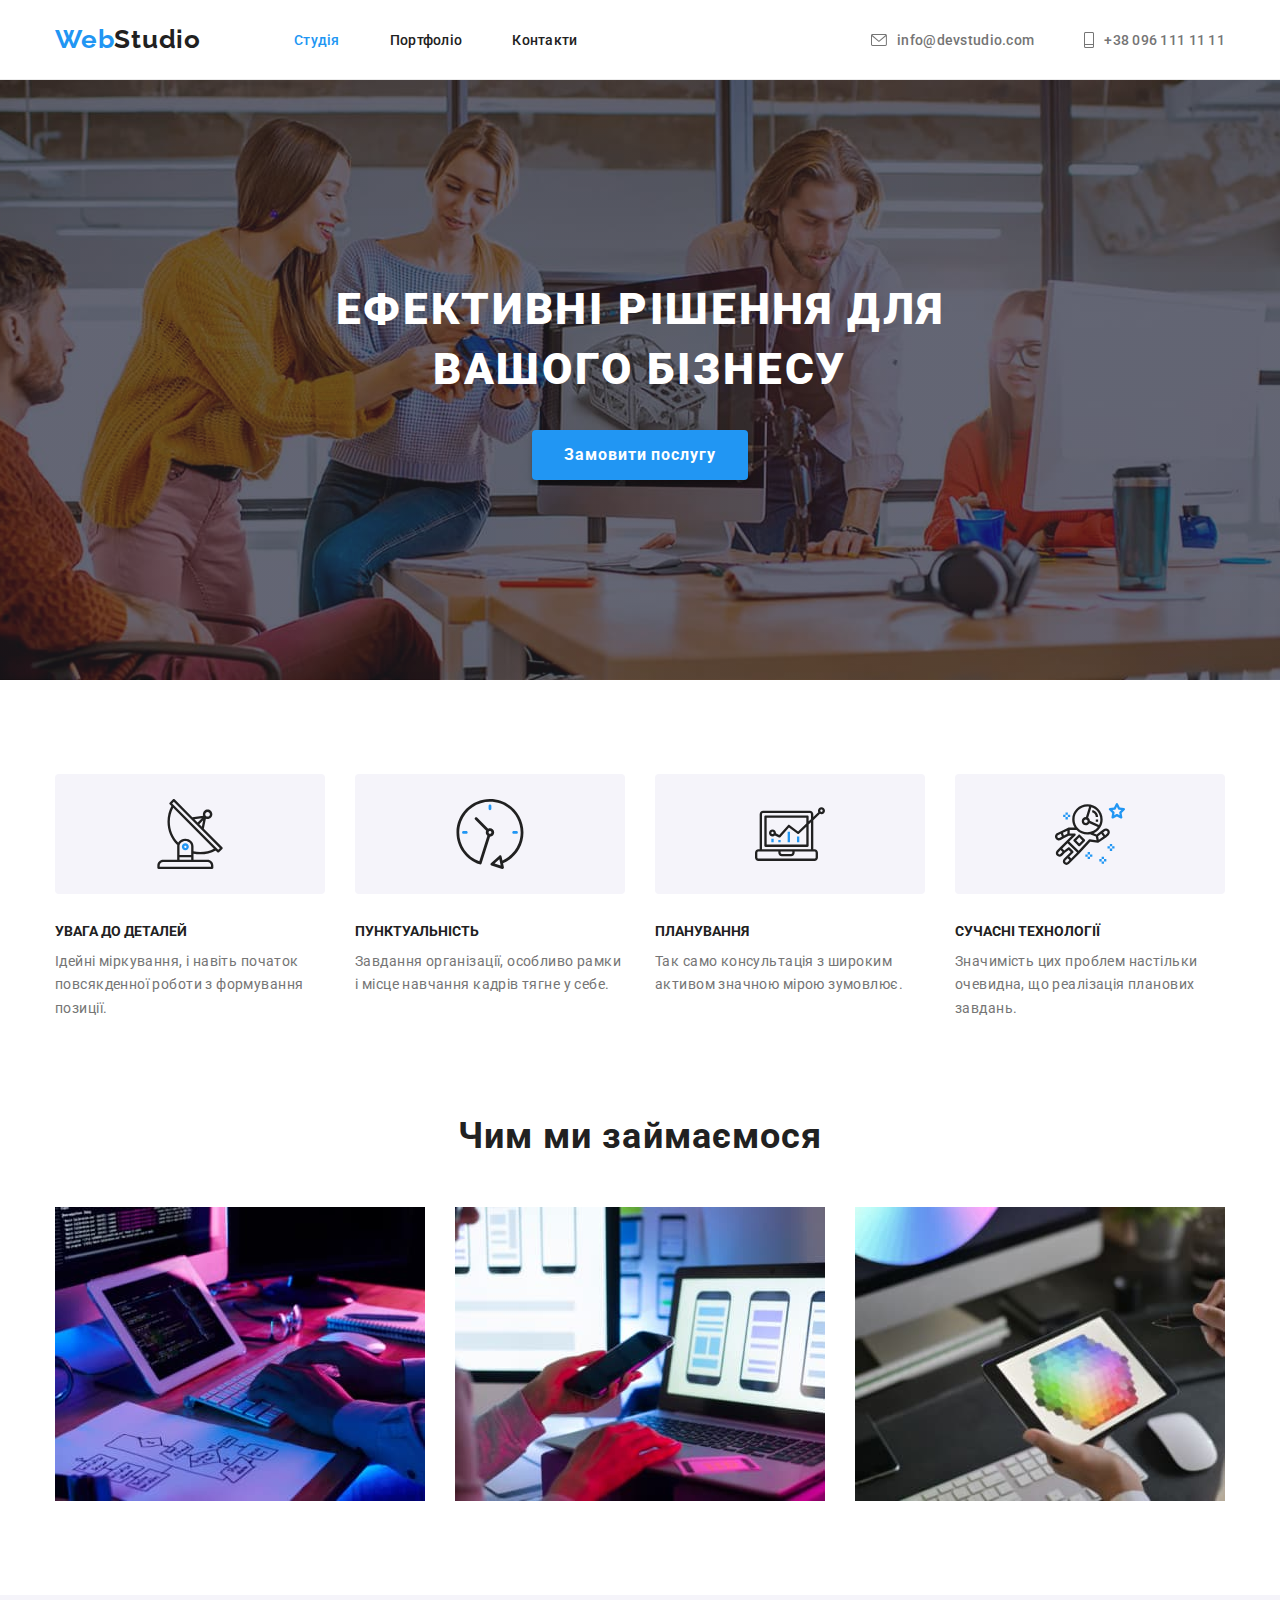
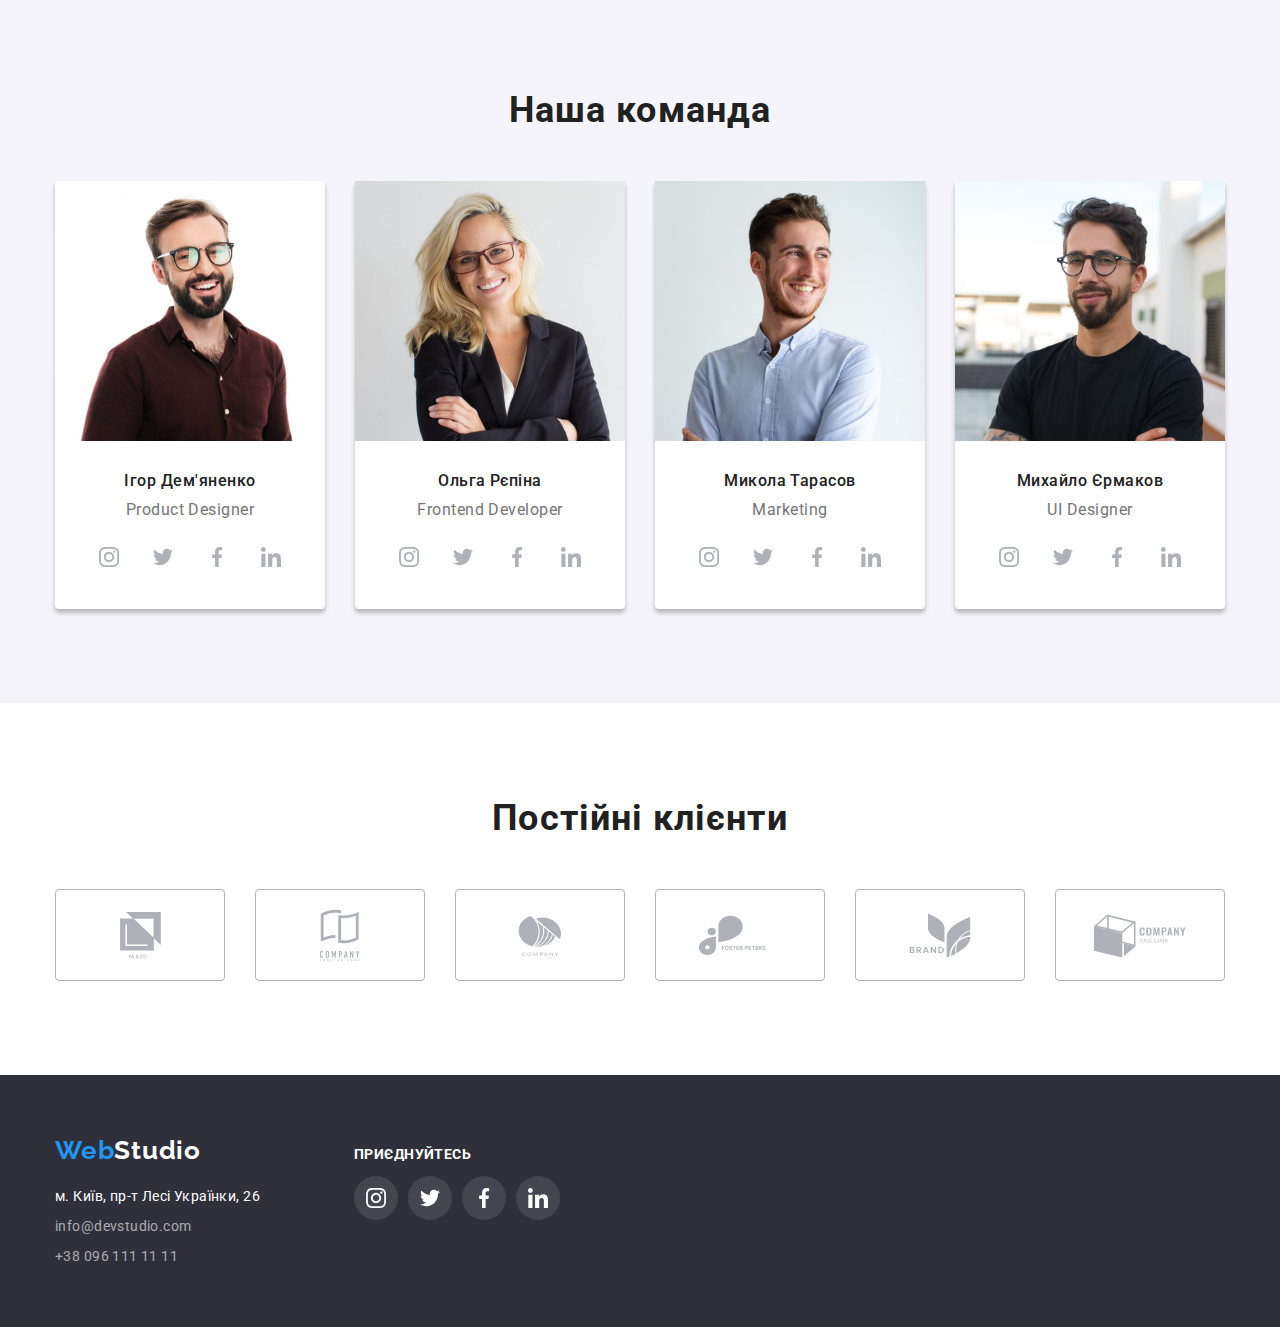
==== index.html @ b9ad889e "Initial commit" ====
<!DOCTYPE html>
<html lang="uk">
<head>
    <meta charset="UTF-8">
    <meta http-equiv="X-UA-Compatible" content="IE=edge">
    <meta name="viewport" content="width=device-width, initial-scale=1.0">
    <title>HomeWork2 Vasylenko Maksym</title>
    <link rel="preconnect" href="https://fonts.googleapis.com">
    <link rel="preconnect" href="https://fonts.gstatic.com" crossorigin>
    <link href="https://fonts.googleapis.com/css2?family=Raleway:wght@700&family=Roboto:wght@400;500;700;900&display=swap" rel="stylesheet">

    <link rel="stylesheet" href="https://cdnjs.cloudflare.com/ajax/libs/modern-normalize/1.1.0/modern-normalize.min.css" integrity="sha512-wpPYUAdjBVSE4KJnH1VR1HeZfpl1ub8YT/NKx4PuQ5NmX2tKuGu6U/JRp5y+Y8XG2tV+wKQpNHVUX03MfMFn9Q==" crossorigin="anonymous" referrerpolicy="no-referrer" /> 

    <link rel="stylesheet" href="./css/styles.css">
</head>

<body class="body-studio">
    <!--header-->
    <header class="page-head">
        <div class="container head">
          <nav class="site-nav">
            <a class="logo" href="./index.html" lang="en"> <span class="web">Web</span>Studio</a>
            <ul class="head list">
                <li class="head-item"><a class="link-item current" href="./index.html">Студія</a></li>    
                <li class="head-item"><a class="link-item" href="./portfolio.html">Портфоліо</a></li>
                <li class="head-item"><a class="link-item" href="./contacts.html">Контакти</a></li>
            </ul>
          </nav>
            <ul class="head-contacts list">
                <li class="head-item icon">
                 <a class="link-contacts" href="mailto:info@devstudio.com"> <svg class="icon-svg" width="16" height="12">
                    <use href="./images/icons.svg.svg#icon-mail"> </use>
                </svg> info@devstudio.com</a>
                    
                </li>
                <li class="head-item icon">
                    
                    <a class="link-contacts" href="tel:+380961111111"><svg class="icon-svg" width="10" height="16">
                        <use href="./images/icons.svg.svg#icon-phone"> </use>
                    </svg>+38 096 111 11 11</a></li>
          </ul>
        </div>
    </header>
    
    <main>
        <!--banner-->
        
        <section class="banner">
            <h1 class="banner-title">Ефективні рішення для вашого бізнесу</h1>
            <button class="banner-btn" type="button"> Замовити послугу </button>
        </section>
        

        <!--speciality-->
        <section class="speciality">
           <div class="container">
             <h2 class="speciality-title visually-hidden">Особливості</h2>
            <ul class="speciality-list">
                <li class="speciality-item">
                    <div class="icon-special"><svg width="70" height="70">
                        <use href="./images/icons.svg.svg#icon-antenna"></use>
                    </svg></div>
                    <h3 class="list-title icon-antenna">УВАГА ДО ДЕТАЛЕЙ</h3>
                    <p class="list-text">Ідейні міркування, і навіть початок повсякденної роботи з формування позиції.</p>
                </li>

                <li class="speciality-item">
                    <div class="icon-special"><svg width="70" height="70">
                        <use href="./images/icons.svg.svg#icon-clock"></use>
                    </svg></div>
                    <h3 class="list-title icon-clock">ПУНКТУАЛЬНІСТЬ</h3>
                    <p class="list-text">Завдання організації, особливо рамки і місце навчання кадрів тягне у себе.</p>
                </li>

                <li class="speciality-item">
                    <div class="icon-special"><svg width="70" height="70">
                        <use href="./images/icons.svg.svg#icon-diagram"></use>
                    </svg></div>
                    <h3 class="list-title icon-diagram">ПЛАНУВАННЯ</h3>
                    <p class="list-text">Так само консультація з широким активом значною мірою зумовлює.</p>
                </li>

                <li class="speciality-item">
                    <div class="icon-special"><svg width="70" height="70">
                        <use href="./images/icons.svg.svg#icon-astronaut"></use>
                    </svg></div>
                    <h3 class="list-title icon-astronaut">СУЧАСНІ ТЕХНОЛОГІЇ</h3>
                    <p class="list-text">Значимість цих проблем настільки очевидна, що реалізація планових завдань.</p>
                </li>

            </ul>
           </div>
        </section>

        <!--activity-->
        <section class="activity">
            <div class="container">
                <h2 class="activity-title">Чим ми займаємося</h2>
            <ul class="activity list">
                <li class="activiti-item">
                    <img src="./images/box1.jpg" alt="Робочий Стіл" width="370" height="294">
                </li>
                <li class="activiti-item">
                    <img src="./images/box2.jpg" alt="Робочий Стіл" width="370" height="294">
                </li>
                <li class="activiti-item">
                    <img src="./images/box3.jpg" alt="Робочий Стіл" width="370" height="294">
                </li>

            </ul>
            </div>

        </section>

        <!--team-->
        <section class="team">
            <div class="container">  
              <h2 class="team-title">Наша команда  </h2>
               <ul class="list">
                <li class="team-item">
                    <img src="./images/img1.jpg" alt="Чоловік в окулярах" width="270" height="260">
                    <div class="team-content"><h3 class="title">Ігор Дем'яненко</h3>
                        <p class="text">Product Designer</p></div>
                     <ul class="icons-team-box">
                        <li class="icons-team"><a href="https://www.instagram.com/" target="_blank" class="link-icon"> <svg class="icon" width="20" hieght="20"><use href="./images/icons.svg.svg#icon-instagram"> </use> 
                        </svg></li></a>
                       <li class="icons-team"><a href="" class="link-icon"><svg class="icon" width="20" hieght="20"> <use href="./images/icons.svg.svg#icon-twitter"> </use> 
                        </svg></li></a>
                        <li class="icons-team"><a href="" class="link-icon"><svg class="icon" width="20" hieght="20"> <use href="./images/icons.svg.svg#icon-facebook"> </use> 
                        </svg></li></a>
                        <li class="icons-team"><a href="" class="link-icon"><svg class="icon" width="20" hieght="20" > <use href="./images/icons.svg.svg#icon-linkedin"> </use> 
                        </svg></li></a>
                    </ul> 
                </li>

                <li class="team-item">
                    <img src="./images/img2.jpg" alt="Жінка в окулярах" width="270" height="260">
                    <div class="team-content"><h3 class="title">Ольга Рєпіна</h3>
                        <p class="text">Frontend Developer</p></div>
                        <ul class="icons-team-box">
                            <li class="icons-team"><a href="" class="link-icon"> <svg class="icon" width="20" hieght="20"><use href="./images/icons.svg.svg#icon-instagram"> </use> 
                            </svg></li></a>
                           <li class="icons-team"><a href="" class="link-icon"><svg class="icon" width="20" hieght="20"> <use href="./images/icons.svg.svg#icon-twitter"> </use> 
                            </svg></li></a>
                            <li class="icons-team"><a href="" class="link-icon"><svg class="icon" width="20" hieght="20"> <use href="./images/icons.svg.svg#icon-facebook"> </use> 
                            </svg></li></a>
                            <li class="icons-team"><a href="" class="link-icon"><svg class="icon" width="20" hieght="20" > <use href="./images/icons.svg.svg#icon-linkedin"> </use> 
                            </svg></li></a>
                        </ul> 
                </li>

                <li class="team-item">
                    <img src="./images/img3.jpg" alt="Чоловік в білій сорочці" width="270" height="260">
                    <div class="team-content"><h3 class="title">Микола Тарасов</h3>
                        <p class="text">Marketing</p></div>
                        <ul class="icons-team-box">
                            <li class="icons-team"><a href="" class="link-icon"> <svg class="icon" width="20" hieght="20"><use href="./images/icons.svg.svg#icon-instagram"> </use> 
                            </svg></li></a>
                           <li class="icons-team"><a href="" class="link-icon"><svg class="icon" width="20" hieght="20"> <use href="./images/icons.svg.svg#icon-twitter"> </use> 
                            </svg></li></a>
                            <li class="icons-team"><a href="" class="link-icon"><svg class="icon" width="20" hieght="20"> <use href="./images/icons.svg.svg#icon-facebook"> </use> 
                            </svg></li></a>
                            <li class="icons-team"><a href="" class="link-icon"><svg class="icon" width="20" hieght="20" > <use href="./images/icons.svg.svg#icon-linkedin"> </use> 
                            </svg></li></a>
                        </ul> 
                </li>

                <li class="team-item">
                    <img src="./images/img4.jpg" alt="Хлопець в окулярах" width="270" height="260">
                    <div class="team-content"><h3 class="title">Михайло Єрмаков</h3>
                        <p class="text">UI Designer</p></div>
                        <ul class="icons-team-box">
                            <li class="icons-team"><a href="" class="link-icon"> <svg class="icon" width="20" hieght="20"><use href="./images/icons.svg.svg#icon-instagram"> </use> 
                            </svg></li></a>
                           <li class="icons-team"><a href="" class="link-icon"><svg class="icon" width="20" hieght="20"> <use href="./images/icons.svg.svg#icon-twitter"> </use> 
                            </svg></li></a>
                            <li class="icons-team"><a href="" class="link-icon"><svg class="icon" width="20" hieght="20"> <use href="./images/icons.svg.svg#icon-facebook"> </use> 
                            </svg></li></a>
                            <li class="icons-team"><a href="" class="link-icon"><svg class="icon" width="20" hieght="20" > <use href="./images/icons.svg.svg#icon-linkedin"> </use> 
                            </svg></li></a>
                        </ul> 
                </li>

               </ul>
            </div>
        </section>

         <!--customers-->

        <section class="customer">
         <div class="container">
         <h2 class="customer-title">Постійні    клієнти</h2>
         <ul class="list-customer">
            <li class="item-customer"> <a class="link-icon-logo" href=""> <svg class="icon-logo" width="41" height="46.7"><use href="./images/icons.svg.svg#icon-group" ></use></svg> </a> </li>
            <li class="item-customer"><a class="link-icon-logo" href=""><svg class="icon-logo" width="40" height="52.7"><use href="./images/icons.svg.svg#icon-group1"></use></svg></a></li>
            <li class="item-customer"><a class="link-icon-logo" href=""><svg class="icon-logo" width="43.46" height="41.48"><use href="./images/icons.svg.svg#icon-group2"></use></svg></a></li>
            <li class="item-customer"><a class="link-icon-logo" href=""><svg class="icon-logo" width="84.44" height="40.62"><use href="./images/icons.svg.svg#icon-group3"></use></svg></a></li>
            <li class="item-customer"><a class="link-icon-logo" href=""><svg class="icon-logo" width="62.54" height="45.43"><use href="./images/icons.svg.svg#icon-group4"></use></svg></a></li>
            <li class="item-customer"><a class="link-icon-logo" href=""><svg class="icon-logo" width="93.79" height="43.93"><use href="./images/icons.svg.svg#icon-group5"></use></svg></a></li>
         </ul> 
         </div>
        </section>
    </main> 

    <!--footer-->
    <footer class="footer">
        <div class="container">
            <div class="left-side">
                <a class="logo-footer" href="./index.html"><span class="web">Web</span>Studio</a>
                
           <address class="address-footer" style="font-style:normal;"> 
            <ul class="address list">
            <li class="list-item"><a class="item address" href="https://goo.gl/maps/osiyzPxrACB18xaJ9" target="_blank" rel="noopener noreferrer nofollower" title="Фізична адреса">м. Київ, пр-т Лесі Українки, 26 </a> </li>
            <li class="list-item"><a class="item mail" href="info@devstudio.com">info@devstudio.com</a></li>
            <li class="list-item"><a class="item tel" href="+380961111111">+38 096 111 11 11</a></li>
            </ul>
           </address></div>
            
            <div class="right-side">
                <h3 class="footer-titel">приєднуйтесь</h3> 
                <ul class="list-icon">
                    <li class="icon-footer"> <a class="link-icon-footer" href=""> <svg class="icon" width="20" height="20"><use href="./images/icons.svg.svg#icon-instagram"> </use> 
                    </svg> </a> </li>
                    <li class="icon-footer"><a class="link-icon-footer" href=""><svg class="icon" width="20" height="20"> <use href="./images/icons.svg.svg#icon-twitter"> </use> 
                    </svg></a></li>
                    <li class="icon-footer"><a class="link-icon-footer" href=""><svg class="icon" width="20" height="20"> <use href="./images/icons.svg.svg#icon-facebook"> </use> 
                    </svg></a></li>
                    <li class="icon-footer"><a class="link-icon-footer" href=""><svg class="icon" width="20" height="20" > <use href="./images/icons.svg.svg#icon-linkedin"> </use> 
                    </svg></a></li>
                </ul>





            </div>





        </div>
    </footer>

</body>

</html>
---- css/styles.css ----
html{box-sizing: border-box;}
*, *::before, *::after{box-sizing: inherit;}
:root{
--primary-color: #757575;
--primary-title-color: #FFFFFF;
--title-color:#212121;
--effects-color:#2196F3;
--footer-color:rgba(255, 255, 255, 0.6) ;
--button-color:#2196F3;
--body-color:#FFFFFF;
--border-bottom:#ECECEC;
--banner-color:#2F303A;
--team-background-color:#F5F4FA;
--image-content-border-color:#EEEEEE;
--gradient-color:rgba(47, 48, 58, 0.4);
--icon-color:#AFB1B8;
}

.body-studio, .body-portfolio, .body-contacts{
font-family: 'Roboto', sans-serif;
background-color:var(--primary-title-color);
color: var(--primary-color);

margin: 0 auto;
}

img, svg{display: block;}

h1, h2, h3, p{
    margin: 0;
}

.visually-hidden{
    position: absolute;
  white-space: nowrap;
  width: 1px;
  height: 1px;
  overflow: hidden;
  border: 0;
  padding: 0;
  clip: rect(0 0 0 0);
  clip-path: inset(50%);
  margin: -1px;
}

.speciality-title, .activity-title, .team-title, .list-title, .title, .title-image, .customer-title{
 color:var(--title-color) ;
}
/*Тексти*/
/*Колір Тексту: сірий #757575/
/*Колір адреси і заголовків: білий #FFFFFF,чорний #212121/
/*Колір ефектів: блакитний #2196F3*/
/*Колір телефону і пошти у футері:rgba(255, 255, 255, 0.6)*/
/*Фони*/
/*Колір шапки:#FFFFFF*/
/*Колір першої секції і футера:#2F303A*/
/*Колір секції з командою:#F5F4FA*/

/*header*/
.page-head{
background-color: var(--body-color);
border-bottom: 1px solid var(--border-bottom);

}

.page-head a, .footer a, .link-btn, .link-item-image{text-decoration:none;}

.container{
    max-width: 1200px;
    padding: 0 15px;
    margin: 0 auto;
}

.container.head{
    display: flex;
    align-items:center;
}

.site-nav{
    display: flex;
    align-items:center;
}

.head.list .link-item.current{
color: var(--effects-color);}

.logo{
display: block;

color:var(--title-color);

font-family: 'Raleway', sans-serif;;
font-weight: 700;
font-size: 26px;
line-height: 1.19;
letter-spacing: 0.03em;
}

.logo .web {color:var(--effects-color);}

.list, .speciality-list, .list-customer, .list-icon, .icons-team-box
{list-style: none;}

.head.list,.head-contacts.list{
    display: flex;
    margin:0;
    padding:0;
}
.head-contacts.list{
    margin-left: auto;

}

.head.list{
    margin-left: 93px;
}

.head.list .link-item{
    color: var(--title-color);
}

.head.list .link-item:hover, .head.list .link-item:focus{
   color: var(--effects-color); 
}

.head-contacts.list .link-contacts{
    color: var(--primary-color);
}

.head.list .link-item, .head-contacts.list .link-contacts{
    display: block;
    padding-left: 0;
    padding-top: 32px;
    padding-bottom: 31px;
    font-weight: 500;
   font-size: 14px;
   line-height: 16px;
   letter-spacing: 0.02em;
}

.head-contacts.list .link-contacts:hover,.head-contacts.list .link-contacts:focus{
    color: var(--effects-color); 
}

.head-item:not(:last-child){
margin-right: 50px;
}

.head-contacts.list .link-contacts{
    display: flex;
    align-items: center;
}

.icon-svg{
   
   margin-right: 10px;
   fill:currentColor;
}



/*Section banner*/
.banner{
    background-color:var(--banner-color) ;

    background-image: linear-gradient(
        to right,
        rgba(47, 48, 58, 0.4),
        rgba(47, 48, 58, 0.4) 
        ),
    url(../images/headder-banner.jpg) ;
    
    max-width: 1600px;
    background-size: cover;
    background-position: center;
    background-repeat: no-repeat;

    margin-left: auto;
    margin-right: auto;
    padding-top: 200px;
    padding-bottom: 200px;

}
.banner-title{color: var(--primary-title-color);

font-weight: 900;
font-size: 44px;
line-height: 1.36;
text-align:center;
letter-spacing: 0.06em;
text-transform: uppercase;
width: 696px;
margin: 0 auto;
margin-bottom: 30px;

}

.banner-btn{
    background-color:var(--button-color);
    color: var(--primary-title-color);

    font-family: 'Roboto';
    font-weight: 700;
    font-size: 16px;
    line-height: 1.88;
    letter-spacing: 0.06em;  

    padding: 9px 31px; 
    margin: 0 auto;
    display: block;

    cursor: pointer;
    border-radius: 4px ;
    border: 1px solid transparent;
    box-shadow: 0px 4px 4px rgba(0, 0, 0, 0.25);
    
}

/*Section speciality*/

.speciality{
 padding-top: 94px;
}
.speciality-list{
    display: flex;
    margin: 0;
    padding: 0;
}
.speciality-item{
    width: 270px;
}
.speciality-item:not(:first-child){
    margin-left: 30px;
}

.icon-special{
background-color: var(--team-background-color);

height: 120px;

display: flex;
justify-content: center;
align-items: center;

border-radius: 4px;
margin-bottom: 30px;
}

.speciality-item .list-title{
font-size: 14px;
font-weight: 700;
line-height: 1.14;
text-transform: uppercase;
margin-top: 0px;
margin-bottom: 10px;
}

.speciality-item .list-text{
 font-size: 14px;
  line-height: 1.7;
  margin: 0px; 
  letter-spacing: 0.03em;
}

/*Section activity*/

.activity{
   padding-top: 94px;
   padding-bottom: 94px;
}

.activity-title{
margin-top: 0px; 
margin-bottom: 50px;
 
}
.activity-title, .team-title, .customer-title{

 font-weight: 700;
 font-size: 36px;
 line-height: 1.17;
 text-align: center;
 letter-spacing: 0.03em;
}

.activity.list{
 display: flex;
 padding: 0px;
 margin: 0px;
}
.activiti-item:not(:last-child){
    margin-right: 30px;
}

/*Section team*/

.team{
    background-color:var(--team-background-color) ;
    padding-top: 94px;
   padding-bottom: 94px;
}
.team-title{
    margin: 0px;
    margin-bottom: 50px;
    
}
.team .list{
    display: flex;
    margin-top: 50px;
    padding: 0px;
    margin: 0px;
}

.team-item{
    background-color: var(--body-color);
    box-shadow: 0px 4px 4px rgba(0, 0, 0, 0.25);
    border-bottom-left-radius:4px;
    border-bottom-right-radius:4px;
}

.team-item:not(:last-child){
    margin-right: 30px;
}

.team-content{
padding-top: 30px;
padding-bottom: 16px;
}

.team-item .title{
text-align: center;
font-weight: 500;
font-size: 16px;
line-height: 1.19;
letter-spacing: 0.03em;

margin: 0px;
}

.team-item .text {
font-size: 16px;
line-height: 1.19;
text-align: center;
letter-spacing: 0.03em;
margin-top: 10px;
}

.icons-team-box{
    display: flex;
    padding:0px 32px 30px 32px;
}

.icons-team:not(:last-child){
    margin-right: 10px;
}

.icons-team{
    width: 44px;
    height: 44px;
    
}

.link-icon{
    width: 100%;
    height: 100%;
    display: flex;
    align-items: center;
    justify-content: center;
    border-radius: 50%; 
    color:var(--icon-color) ;
}

.link-icon:hover, .link-icon:focus{
    background-color: var(--effects-color);
    color:var(--body-color);
    cursor: pointer;
}
.icon{
    fill:currentColor
}


/*Customers*/
.customer{
    padding-top: 94px;
    padding-bottom: 94px;
}
.customer-title{
    margin-left:auto;
    margin-right: auto;
   margin-bottom: 50px;
}

.list-customer{
    display: flex;
    margin: 0;
    padding: 0;
}

.item-customer:not(:last-child){
    margin-right: 30px;
}
.link-icon-logo{
    display: flex;
    align-items: center;
    justify-content: center;
    width: 170px;
    height: 92px;
    border: 1px solid var(--icon-color);
    border-radius: 4px;
    color:var(--icon-color);
}

.icon-logo{
    display: inline-flex;
    fill:currentColor;
}

.link-icon-logo:hover, .link-icon-logo:focus{
    color: var(--effects-color);
    border: 1px solid var(--effects-color);
    cursor: pointer;
}


/*Footer*/
.footer{
    background-color:var(--banner-color) ;
padding-top: 60px;
padding-bottom: 60px;}

.logo-footer{
color:var(--primary-title-color);

font-family: 'Raleway', sans-serif;;
font-weight: 700;
font-size: 26px;
line-height: 1.19;
letter-spacing: 0.03em;

display: block;
}
.logo-footer .web {color:var(--effects-color);}

.item.address{color:var(--primary-title-color);
padding: 0;}

.item.mail, .item.tel{color:var(--footer-color);}

.address-footer{
    margin-top: 20px;
 padding: 0;
}

.address.list{
  padding: 0;
  margin: 0;
}

.address.list .item{
font-size: 14px;
line-height: 1.5;
letter-spacing: 0.03em;}

.address-footer .list-item:not(:last-child){
    margin-bottom: 9px;
}

.footer .container{
    display: flex;
    align-items: baseline;
   
}
.list-icon{
    display: flex;
    padding: 0;
    margin: 0;
   
}
.footer-titel{
color:var(--primary-title-color) ;
font-size: 14px;
line-height: 1.14px;
letter-spacing: 0.03em;
text-transform: uppercase;

display: inline-block;
margin-bottom: 20px;
}

.right-side{
    margin-left: 94px;
}

.icon-footer{
    width: 44px;
    height: 44px;
}

.icon-footer:not(:last-child){
margin-right: 10px;
}

.link-icon-footer{
background: rgba(255, 255, 255, 0.1);

color:var(--primary-title-color);
display: flex;
width: 100%;
height: 100%;
align-items: center;
justify-content: center;
border-radius: 50%; 
}

.link-icon-footer:hover, .link-icon-footer:focus{
background-color:var(--effects-color);
cursor: pointer;
}


/*Portfolio*/

.main-portfolio{
padding-top: 94px;
padding-bottom: 94px;
   
}

.portfolio-menu.list{
display: flex;
justify-content: center;
margin:0;
padding-left:0;
margin-bottom: 50px;
 }

button.item{
    background-color:var(--team-background-color);
    color:var(--title-color) ;

 font-family: 'Roboto';
 text-align: center;
 font-weight: 500;
 font-size: 16px;
 line-height: 1.62;
 text-align: center;
 letter-spacing: 0.03em;

   border: none;
   cursor: pointer;
   padding: 6px 22px;
   border-radius: 4px ;

}

button.item.all{
    padding: 6px 25px;
}

.item-button:not(:last-child){
    margin-right: 8px;
}

.portfolio-menu .item:hover, .portfolio-menu .item:focus{
    background-color: var(--effects-color);
    color:var(--body-color);

    box-shadow: 0px 3px 1px rgba(0, 0, 0, 0.1), 0px 1px 2px rgba(0, 0, 0, 0.08),
    0px 2px 2px rgba(0, 0, 0, 0.12);
    
}

.image-menu.list{
    display: flex;
    flex-wrap: wrap;
    margin: 0;
    padding: 0;
}

.image-menu.list .item{
 background-color:var(--primary-title-color) ;

width: 370px;
margin-right: 30px;
margin-bottom: 30px;
}

.link-item-image{
    display: block;
    color: inherit;

}

.link-item-image:hover, .link-item-image:focus{
    box-shadow: 0px 4px 4px rgba(0, 0, 0, 0.25);
    cursor: pointer;
}

.image-menu.list .item:nth-child(3n){
    margin-right: 0;
}

.image-menu.list .item:nth-last-child(-n+3){
    margin-bottom: 0;
}

.title-image{
font-weight: 700;
font-size: 18px;
line-height: 2;
letter-spacing: 0.06em;
margin-top: 0px;
margin-bottom: 4px;
}

.link-item-image .text{
font-size: 16px;
line-height: 1.88;
letter-spacing: 0.03em;
margin: 0px;
}

.image-content{
    padding-top: 20px;
 padding-bottom: 19px;
 padding-left: 23px;

border: 1px solid var(--image-content-border-color);    
border-top: none;
}

/*Contacts*/

.contacts{
    width: 1600px;
}
.contacts-title{
    color: var(--title-color);

font-weight: 900;
font-size: 44px;
line-height: 1.36;
text-align:center;
letter-spacing: 0.06em;
text-transform: uppercase;
text-align: center;
}
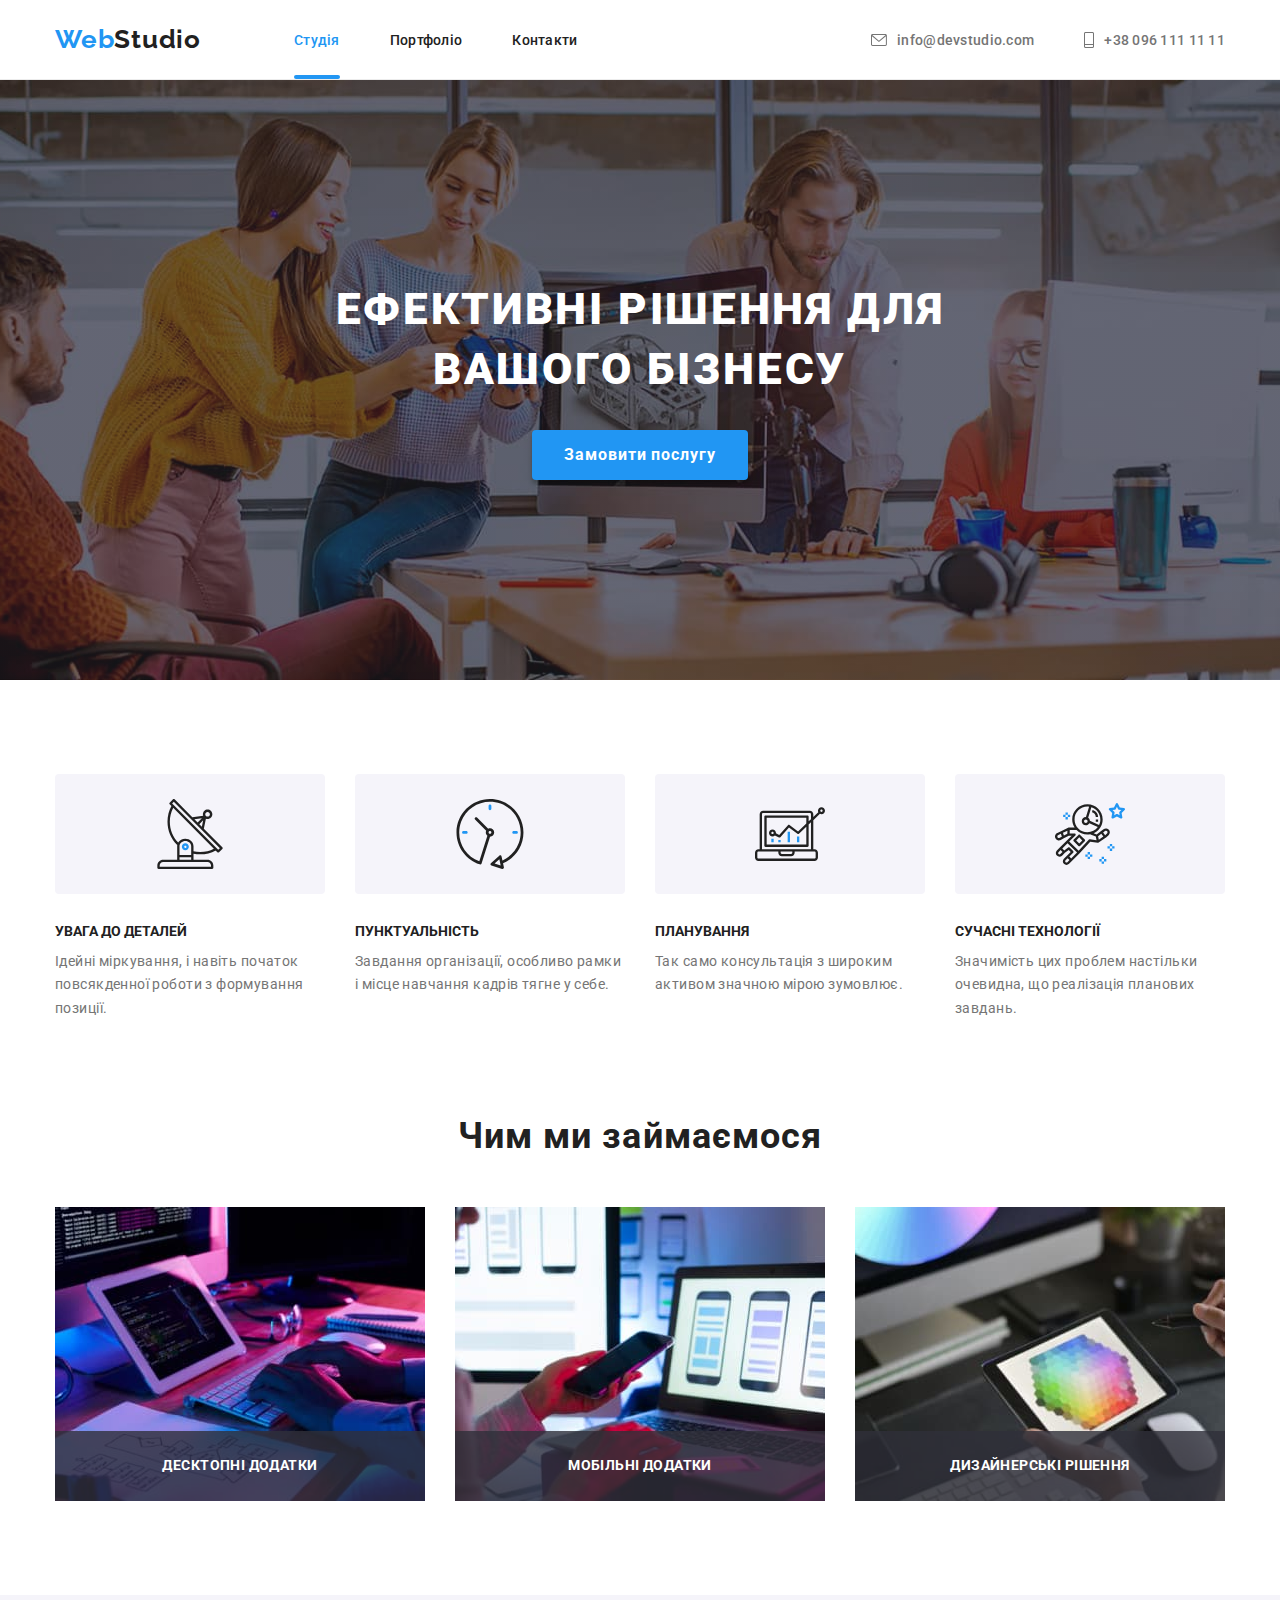
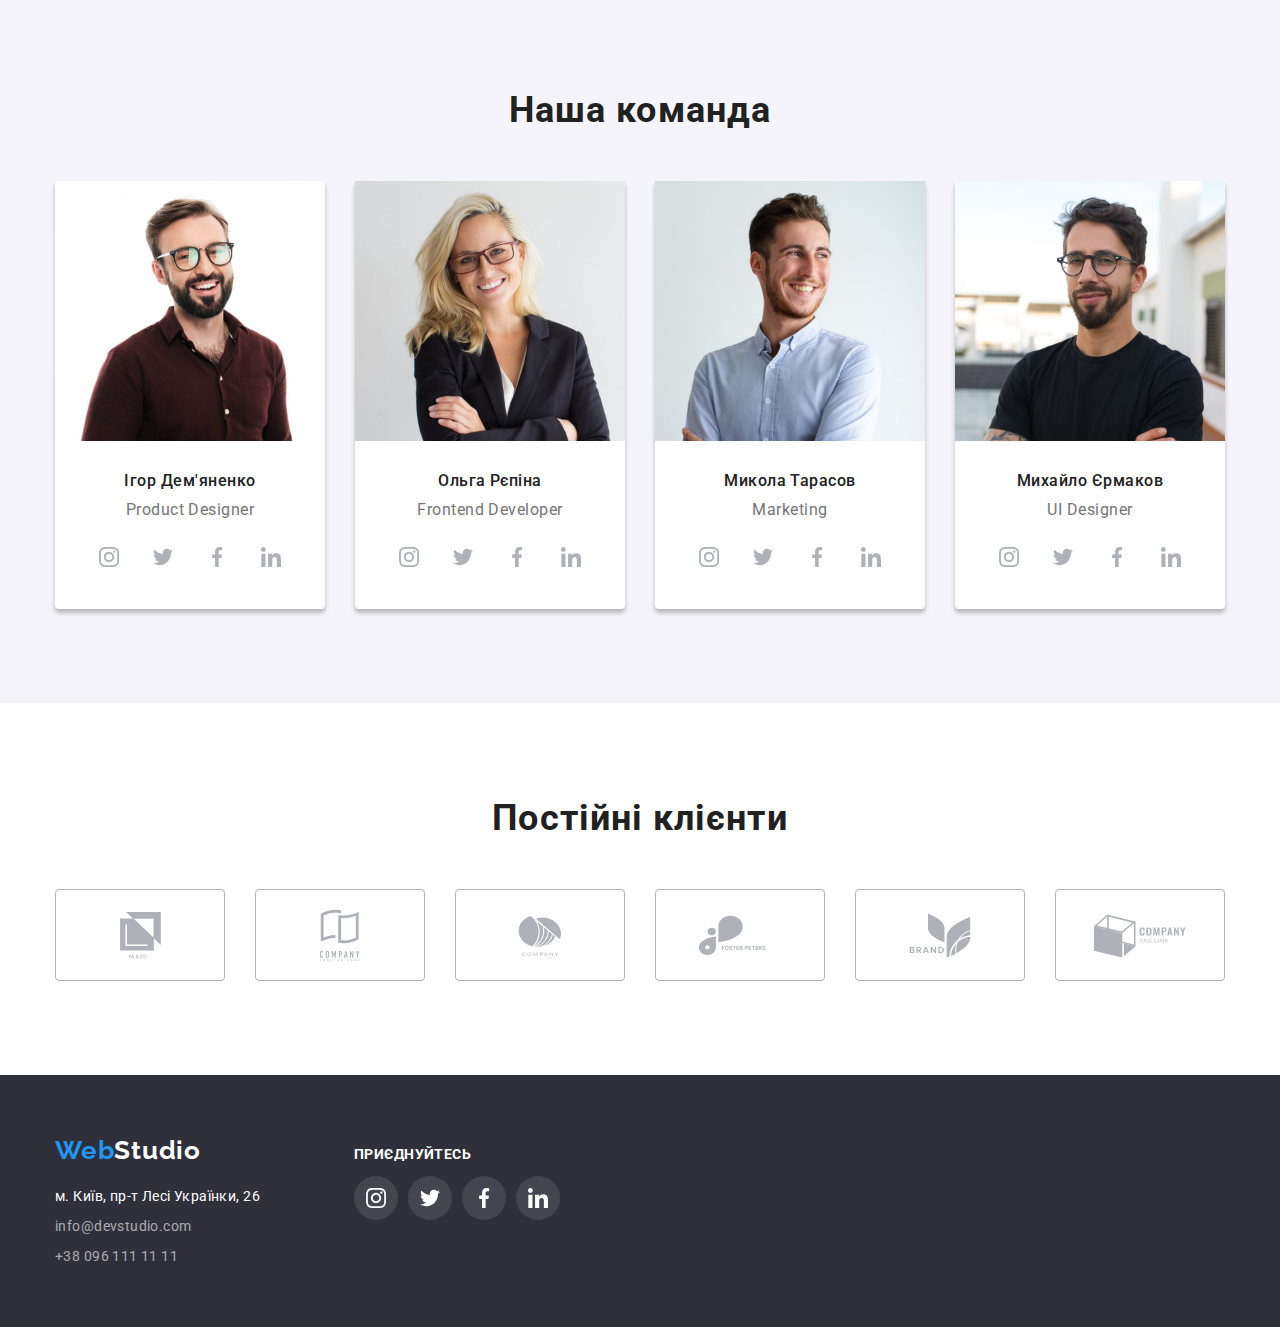
==== commit eef12a9b: "update" ====
--- a/index.html
+++ b/index.html
@@ -49,6 +49,8 @@
             <h1 class="banner-title">Ефективні рішення для вашого бізнесу</h1>
             <button class="banner-btn" type="button"> Замовити послугу </button>
         </section>
+
+        
         
 
         <!--speciality-->
@@ -97,14 +99,23 @@
             <div class="container">
                 <h2 class="activity-title">Чим ми займаємося</h2>
             <ul class="activity list">
-                <li class="activiti-item">
+                <li class="activiti-item"> <div class="box-img">
                     <img src="./images/box1.jpg" alt="Робочий Стіл" width="370" height="294">
-                </li>
-                <li class="activiti-item">
+                    <div class="box-title">
+                        <h2 class="title">Десктопні додатки</h2>
+                    </div></div>
+                </li>
+                <li class="activiti-item"> <div class="box-img">
                     <img src="./images/box2.jpg" alt="Робочий Стіл" width="370" height="294">
-                </li>
-                <li class="activiti-item">
+                    <div class="box-title">
+                        <h2 class="title">Мобільні додатки</h2>
+                    </div> </div>
+                </li>
+                <li class="activiti-item"> <div class="box-img">
                     <img src="./images/box3.jpg" alt="Робочий Стіл" width="370" height="294">
+                    <div class="box-title">
+                        <h2 class="title">Дизайнерські рішення</h2>
+                    </div> </div>
                 </li>
 
             </ul>
@@ -230,18 +241,23 @@
                 </ul>
 
 
-
-
-
             </div>
-
-
-
 
 
         </div>
     </footer>
 
+     <!--Modal-->
+
+    <div class="backdrop is-hidden"> <div class="modal">
+        <button class="btn">
+            <svg class="icon-vector" width="11" height="11">
+                <use href="./images/icons.svg.svg#icon-vector" ></use>
+            </svg>
+        </button>
+    </div> </div>
+
+     
 </body>
 
 </html>
--- a/css/styles.css
+++ b/css/styles.css
@@ -14,6 +14,8 @@
 --image-content-border-color:#EEEEEE;
 --gradient-color:rgba(47, 48, 58, 0.4);
 --icon-color:#AFB1B8;
+--background-color-img-activity: rgba(47, 48, 58, 0.8);
+--transition-timing-function:cubic-bezier(0.4, 0, 0.2, 1); 
 }
 
 .body-studio, .body-portfolio, .body-contacts{
@@ -115,16 +117,41 @@
     margin-left: 93px;
 }
 
+.head.list .head-item{
+    position: relative;
+    color: var(--title-color);
+    transition-property: color;
+    transition-duration: 250ms;
+    transition-timing-function: var(--transition-timing-function);
+}
+
+.head.list .head-item:hover, .head.list .head-item:focus{
+   color: var(--effects-color); 
+}
+
 .head.list .link-item{
-    color: var(--title-color);
-}
-
-.head.list .link-item:hover, .head.list .link-item:focus{
-   color: var(--effects-color); 
-}
+    color: currentColor;
+}
+
+.head.list .link-item.current::after{
+    display: inline-block;
+    content:"" ;
+    position: absolute;
+    bottom: 0;
+    left: 0;
+    width: 100%;
+    height: 4px;
+    border-radius: 2px;
+    background-color: var(--effects-color);
+  
+}
+
 
 .head-contacts.list .link-contacts{
     color: var(--primary-color);
+    transition-property: color;
+    transition-duration: 250ms;
+    transition-timing-function: var(--transition-timing-function);
 }
 
 .head.list .link-item, .head-contacts.list .link-contacts{
@@ -216,6 +243,16 @@
     
 }
 
+.backdrop{
+    position: fixed;
+    top: 0;
+    left: 0;
+    background-color: rgba(0, 0, 0, 0.2);
+    width: 100%;
+    height: 100%;
+}
+
+
 /*Section speciality*/
 
 .speciality{
@@ -291,6 +328,30 @@
 .activiti-item:not(:last-child){
     margin-right: 30px;
 }
+.activiti-item .box-img{ 
+    position: relative;
+}
+
+.activiti-item .box-title{
+    background-color:var(--background-color-img-activity);
+    position: absolute;
+   bottom: 0;
+   width: 100%;
+   padding-top: 27px;
+   padding-bottom: 27px;
+}
+.activiti-item .title{
+    color:var(--body-color);
+    font-weight: 700;
+    font-size: 14px;
+    line-height: 1.14;
+    text-align: center;
+    letter-spacing: 0.03em;
+    text-transform: uppercase;
+
+}
+
+
 
 /*Section team*/
 
@@ -368,12 +429,16 @@
     justify-content: center;
     border-radius: 50%; 
     color:var(--icon-color) ;
+    cursor: pointer;
+    transition-property: color, background-color;
+    transition-duration: 250ms;
+    transition-timing-function: var(--transition-timing-function);
 }
 
 .link-icon:hover, .link-icon:focus{
     background-color: var(--effects-color);
     color:var(--body-color);
-    cursor: pointer;
+    
 }
 .icon{
     fill:currentColor
@@ -409,6 +474,11 @@
     border: 1px solid var(--icon-color);
     border-radius: 4px;
     color:var(--icon-color);
+    cursor: pointer;
+
+    transition-property: color, border;
+    transition-duration: 250ms;
+    transition-timing-function: var(--transition-timing-function);
 }
 
 .icon-logo{
@@ -419,7 +489,7 @@
 .link-icon-logo:hover, .link-icon-logo:focus{
     color: var(--effects-color);
     border: 1px solid var(--effects-color);
-    cursor: pointer;
+    
 }
 
 
@@ -511,11 +581,16 @@
 align-items: center;
 justify-content: center;
 border-radius: 50%; 
+cursor: pointer;
+
+   transition-property: background-color;
+    transition-duration: 250ms;
+    transition-timing-function: var(--transition-timing-function);
 }
 
 .link-icon-footer:hover, .link-icon-footer:focus{
 background-color:var(--effects-color);
-cursor: pointer;
+
 }
 
 
@@ -556,11 +631,17 @@
 
 button.item.all{
     padding: 6px 25px;
+    
 }
 
 .item-button:not(:last-child){
     margin-right: 8px;
 }
+
+.portfolio-menu .item{
+    transition-property: color, background-color, box-shadow;
+    transition-duration: 250ms;
+    transition-timing-function: var(--transition-timing-function);}
 
 .portfolio-menu .item:hover, .portfolio-menu .item:focus{
     background-color: var(--effects-color);
@@ -589,12 +670,49 @@
 .link-item-image{
     display: block;
     color: inherit;
+    cursor: pointer;
+    transition-property: box-shadow;
+    transition-duration: 250ms;
+    transition-timing-function: var(--transition-timing-function);
+
+}
+
+
+.link-item-image .box-img{
+    position: relative;
+    overflow:hidden;
+}
+
+.link-item-image .box-img .box-text{
+   position: absolute;
+    top:0;
+    left: 0;
+    height: 100%;
+    background-color: rgba(33, 150, 243, 0.9);
+    padding: 63px 24px;
+
+    transform: translateY(294px);
+    transition-property: transform;
+    transition-duration: 250ms;
+    transition-timing-function: var(--transition-timing-function);
+    
+}
+
+
+.link-item-image .box-img .text{
+    color:var(--body-color);
+    font-size: 18px;
+    line-height: 1.55;
+    letter-spacing: 0.03em;
+}
+
+.link-item-image:hover .box-text{
+    transform: translateY(0);
 
 }
 
 .link-item-image:hover, .link-item-image:focus{
     box-shadow: 0px 4px 4px rgba(0, 0, 0, 0.25);
-    cursor: pointer;
 }
 
 .image-menu.list .item:nth-child(3n){
@@ -647,3 +765,36 @@
 text-align: center;
 }
 
+
+/*Modal*/
+
+.modal{
+    position: absolute;
+    top: 50%;
+    left:50%;
+
+    transform: translate(-50%, -50%);
+    min-width:528px ;
+    min-height: 581px;
+
+    background-color: var(--body-color);
+    border-radius: 4px;
+}
+
+.backdrop.is-hidden{
+    opacity: 1;
+    visibility:hidden;
+    pointer-events:none;
+}
+
+.modal .btn{
+    position: absolute;
+    top: 8px;
+    right: 8px;
+    width: 30px;
+    height: 30px;
+    border: 1px solid #E6E6E6;
+    border-radius: 50%;
+    background-color: var(--body-color);
+    padding: 8.5px;
+}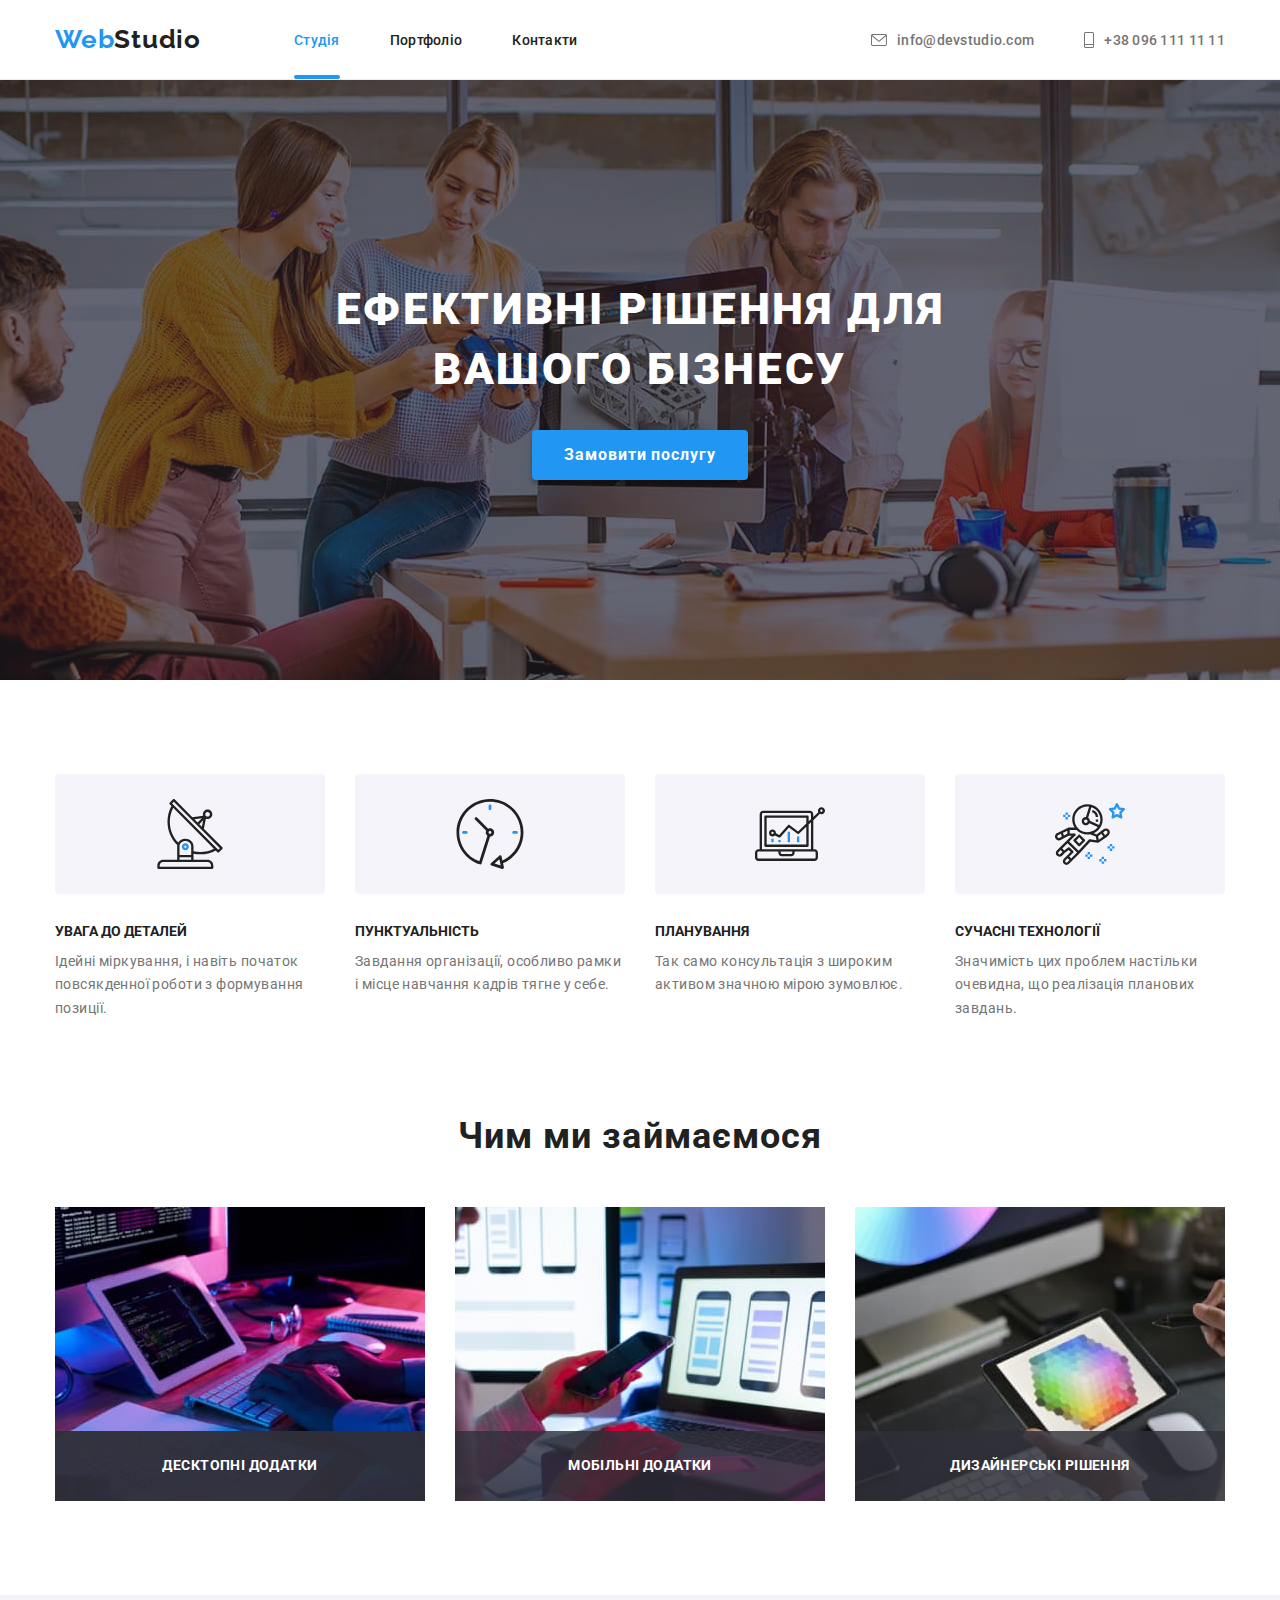
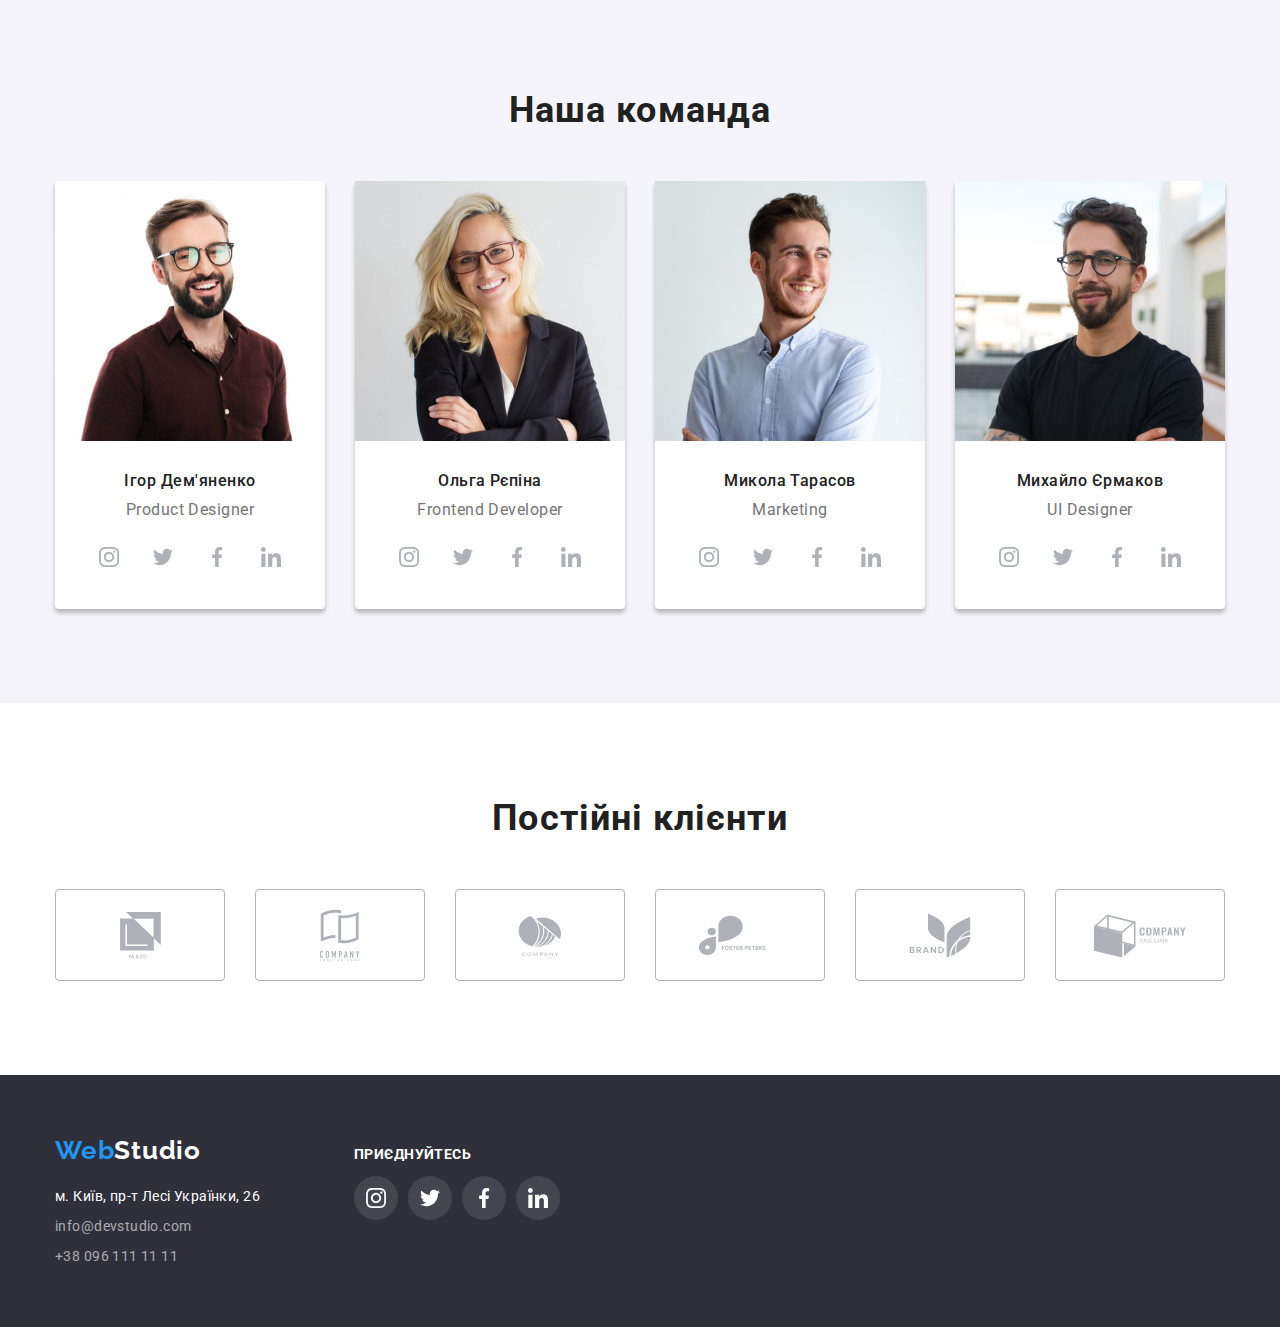
==== commit b579a8aa: "update" ====
--- a/index.html
+++ b/index.html
@@ -47,7 +47,7 @@
         
         <section class="banner">
             <h1 class="banner-title">Ефективні рішення для вашого бізнесу</h1>
-            <button class="banner-btn" type="button"> Замовити послугу </button>
+            <button data-modal-open type="button" class="banner-btn"> Замовити послугу </button>
         </section>
 
         
@@ -102,20 +102,18 @@
                 <li class="activiti-item"> <div class="box-img">
                     <img src="./images/box1.jpg" alt="Робочий Стіл" width="370" height="294">
                     <div class="box-title">
-                        <h2 class="title">Десктопні додатки</h2>
-                    </div></div>
+                        <p class="box-title">Десктопні додатки</p>
+                    </div>
                 </li>
                 <li class="activiti-item"> <div class="box-img">
                     <img src="./images/box2.jpg" alt="Робочий Стіл" width="370" height="294">
-                    <div class="box-title">
-                        <h2 class="title">Мобільні додатки</h2>
-                    </div> </div>
+                    <p class="box-title">Мобільні додатки</p>
+                    </div>
                 </li>
                 <li class="activiti-item"> <div class="box-img">
                     <img src="./images/box3.jpg" alt="Робочий Стіл" width="370" height="294">
-                    <div class="box-title">
-                        <h2 class="title">Дизайнерські рішення</h2>
-                    </div> </div>
+                    <p class="box-title">Дизайнерські рішення</p>
+                 </div>
                 </li>
 
             </ul>
@@ -133,14 +131,14 @@
                     <div class="team-content"><h3 class="title">Ігор Дем'яненко</h3>
                         <p class="text">Product Designer</p></div>
                      <ul class="icons-team-box">
-                        <li class="icons-team"><a href="https://www.instagram.com/" target="_blank" class="link-icon"> <svg class="icon" width="20" hieght="20"><use href="./images/icons.svg.svg#icon-instagram"> </use> 
-                        </svg></li></a>
-                       <li class="icons-team"><a href="" class="link-icon"><svg class="icon" width="20" hieght="20"> <use href="./images/icons.svg.svg#icon-twitter"> </use> 
-                        </svg></li></a>
-                        <li class="icons-team"><a href="" class="link-icon"><svg class="icon" width="20" hieght="20"> <use href="./images/icons.svg.svg#icon-facebook"> </use> 
-                        </svg></li></a>
-                        <li class="icons-team"><a href="" class="link-icon"><svg class="icon" width="20" hieght="20" > <use href="./images/icons.svg.svg#icon-linkedin"> </use> 
-                        </svg></li></a>
+                        <li class="icons-team"><a href="https://www.instagram.com/" target="_blank" class="link-icon"> <svg class="icon" width="20" height="20"><use href="./images/icons.svg.svg#icon-instagram"> </use> 
+                        </svg></a></li>
+                       <li class="icons-team"><a href="" class="link-icon"><svg class="icon" width="20" height="20"> <use href="./images/icons.svg.svg#icon-twitter"> </use> 
+                        </svg></a></li>
+                        <li class="icons-team"><a href="" class="link-icon"><svg class="icon" width="20" height="20"> <use href="./images/icons.svg.svg#icon-facebook"> </use> 
+                        </svg></a></li>
+                        <li class="icons-team"><a href="" class="link-icon"><svg class="icon" width="20" height="20" > <use href="./images/icons.svg.svg#icon-linkedin"> </use> 
+                        </svg></a></li>
                     </ul> 
                 </li>
 
@@ -149,14 +147,14 @@
                     <div class="team-content"><h3 class="title">Ольга Рєпіна</h3>
                         <p class="text">Frontend Developer</p></div>
                         <ul class="icons-team-box">
-                            <li class="icons-team"><a href="" class="link-icon"> <svg class="icon" width="20" hieght="20"><use href="./images/icons.svg.svg#icon-instagram"> </use> 
-                            </svg></li></a>
-                           <li class="icons-team"><a href="" class="link-icon"><svg class="icon" width="20" hieght="20"> <use href="./images/icons.svg.svg#icon-twitter"> </use> 
-                            </svg></li></a>
-                            <li class="icons-team"><a href="" class="link-icon"><svg class="icon" width="20" hieght="20"> <use href="./images/icons.svg.svg#icon-facebook"> </use> 
-                            </svg></li></a>
-                            <li class="icons-team"><a href="" class="link-icon"><svg class="icon" width="20" hieght="20" > <use href="./images/icons.svg.svg#icon-linkedin"> </use> 
-                            </svg></li></a>
+                            <li class="icons-team"><a href="" class="link-icon"> <svg class="icon" width="20" height="20"><use href="./images/icons.svg.svg#icon-instagram"> </use> 
+                            </svg></a></li>
+                           <li class="icons-team"><a href="" class="link-icon"><svg class="icon" width="20" height="20"> <use href="./images/icons.svg.svg#icon-twitter"> </use> 
+                            </svg></a></li>
+                            <li class="icons-team"><a href="" class="link-icon"><svg class="icon" width="20" height="20"> <use href="./images/icons.svg.svg#icon-facebook"> </use> 
+                            </svg></a></li>
+                            <li class="icons-team"><a href="" class="link-icon"><svg class="icon" width="20" height="20" > <use href="./images/icons.svg.svg#icon-linkedin"> </use> 
+                            </svg></a></li>
                         </ul> 
                 </li>
 
@@ -165,14 +163,14 @@
                     <div class="team-content"><h3 class="title">Микола Тарасов</h3>
                         <p class="text">Marketing</p></div>
                         <ul class="icons-team-box">
-                            <li class="icons-team"><a href="" class="link-icon"> <svg class="icon" width="20" hieght="20"><use href="./images/icons.svg.svg#icon-instagram"> </use> 
-                            </svg></li></a>
-                           <li class="icons-team"><a href="" class="link-icon"><svg class="icon" width="20" hieght="20"> <use href="./images/icons.svg.svg#icon-twitter"> </use> 
-                            </svg></li></a>
-                            <li class="icons-team"><a href="" class="link-icon"><svg class="icon" width="20" hieght="20"> <use href="./images/icons.svg.svg#icon-facebook"> </use> 
-                            </svg></li></a>
-                            <li class="icons-team"><a href="" class="link-icon"><svg class="icon" width="20" hieght="20" > <use href="./images/icons.svg.svg#icon-linkedin"> </use> 
-                            </svg></li></a>
+                            <li class="icons-team"><a href="" class="link-icon"> <svg class="icon" width="20" height="20"><use href="./images/icons.svg.svg#icon-instagram"> </use> 
+                            </svg></a></li>
+                           <li class="icons-team"><a href="" class="link-icon"><svg class="icon" width="20" height="20"> <use href="./images/icons.svg.svg#icon-twitter"> </use> 
+                            </svg></a></li>
+                            <li class="icons-team"><a href="" class="link-icon"><svg class="icon" width="20" height="20"> <use href="./images/icons.svg.svg#icon-facebook"> </use> 
+                            </svg></a></li>
+                            <li class="icons-team"><a href="" class="link-icon"><svg class="icon" width="20" height="20" > <use href="./images/icons.svg.svg#icon-linkedin"> </use> 
+                            </svg></a></li>
                         </ul> 
                 </li>
 
@@ -181,14 +179,14 @@
                     <div class="team-content"><h3 class="title">Михайло Єрмаков</h3>
                         <p class="text">UI Designer</p></div>
                         <ul class="icons-team-box">
-                            <li class="icons-team"><a href="" class="link-icon"> <svg class="icon" width="20" hieght="20"><use href="./images/icons.svg.svg#icon-instagram"> </use> 
-                            </svg></li></a>
-                           <li class="icons-team"><a href="" class="link-icon"><svg class="icon" width="20" hieght="20"> <use href="./images/icons.svg.svg#icon-twitter"> </use> 
-                            </svg></li></a>
-                            <li class="icons-team"><a href="" class="link-icon"><svg class="icon" width="20" hieght="20"> <use href="./images/icons.svg.svg#icon-facebook"> </use> 
-                            </svg></li></a>
-                            <li class="icons-team"><a href="" class="link-icon"><svg class="icon" width="20" hieght="20" > <use href="./images/icons.svg.svg#icon-linkedin"> </use> 
-                            </svg></li></a>
+                            <li class="icons-team"><a href="" class="link-icon"> <svg class="icon" width="20" height="20"><use href="./images/icons.svg.svg#icon-instagram"> </use> 
+                            </svg></a></li>
+                           <li class="icons-team"><a href="" class="link-icon"><svg class="icon" width="20" height="20"> <use href="./images/icons.svg.svg#icon-twitter"> </use> 
+                            </svg></a></li>
+                            <li class="icons-team"><a href="" class="link-icon"><svg class="icon" width="20" height="20"> <use href="./images/icons.svg.svg#icon-facebook"> </use> 
+                            </svg></a></li>
+                            <li class="icons-team"><a href="" class="link-icon"><svg class="icon" width="20" height="20" > <use href="./images/icons.svg.svg#icon-linkedin"> </use> 
+                            </svg></a></li>
                         </ul> 
                 </li>
 
@@ -249,15 +247,16 @@
 
      <!--Modal-->
 
-    <div class="backdrop is-hidden"> <div class="modal">
-        <button class="btn">
+    <div class="backdrop is-hidden" data-modal> <div class="modal">
+        <button class="btn" type="button" data-modal-close>
             <svg class="icon-vector" width="11" height="11">
                 <use href="./images/icons.svg.svg#icon-vector" ></use>
             </svg>
         </button>
     </div> </div>
 
-     
+
+     <script src="./js/modal.js"></script>
 </body>
 
 </html>
--- a/css/styles.css
+++ b/css/styles.css
@@ -243,14 +243,6 @@
     
 }
 
-.backdrop{
-    position: fixed;
-    top: 0;
-    left: 0;
-    background-color: rgba(0, 0, 0, 0.2);
-    width: 100%;
-    height: 100%;
-}
 
 
 /*Section speciality*/
@@ -333,24 +325,24 @@
 }
 
 .activiti-item .box-title{
+    position: absolute;
+    bottom: 0;
+
+    display: flex;
+    width: 100%;
+    height: 70px;
+    align-items: center;
+    justify-content: center;
+    
+    color:var(--body-color);
     background-color:var(--background-color-img-activity);
-    position: absolute;
-   bottom: 0;
-   width: 100%;
-   padding-top: 27px;
-   padding-bottom: 27px;
-}
-.activiti-item .title{
-    color:var(--body-color);
+    
     font-weight: 700;
     font-size: 14px;
     line-height: 1.14;
-    text-align: center;
     letter-spacing: 0.03em;
     text-transform: uppercase;
-
-}
-
+}
 
 
 /*Section team*/
@@ -768,24 +760,51 @@
 
 /*Modal*/
 
+.backdrop{
+    position: fixed;
+    top: 0;
+    left: 0;
+    background-color: rgba(0, 0, 0, 0.2);
+    width: 100%;
+    height: 100%;
+    opacity: 1;
+    transition-property: opacity;
+    transition-duration: 250ms;
+    transition-timing-function: var(--transition-timing-function);
+}
+
+.backdrop.is-hidden{
+    opacity: 0;
+    visibility:hidden;
+    pointer-events:none;
+   
+}
+
+
 .modal{
     position: absolute;
     top: 50%;
     left:50%;
 
-    transform: translate(-50%, -50%);
+    transform: translate(-50%, -50%) scale(1);
     min-width:528px ;
     min-height: 581px;
 
     background-color: var(--body-color);
     border-radius: 4px;
-}
-
-.backdrop.is-hidden{
-    opacity: 1;
-    visibility:hidden;
-    pointer-events:none;
-}
+
+    transition-property: transform;
+    transition-duration: 250ms;
+    transition-timing-function: var(--transition-timing-function);
+}
+
+
+
+.backdrop.is-hidden .modal{
+    transform: translate(-50%, -50%) scale(0.5);
+
+}
+
 
 .modal .btn{
     position: absolute;
@@ -797,4 +816,5 @@
     border-radius: 50%;
     background-color: var(--body-color);
     padding: 8.5px;
-}+    cursor: pointer;
+}
